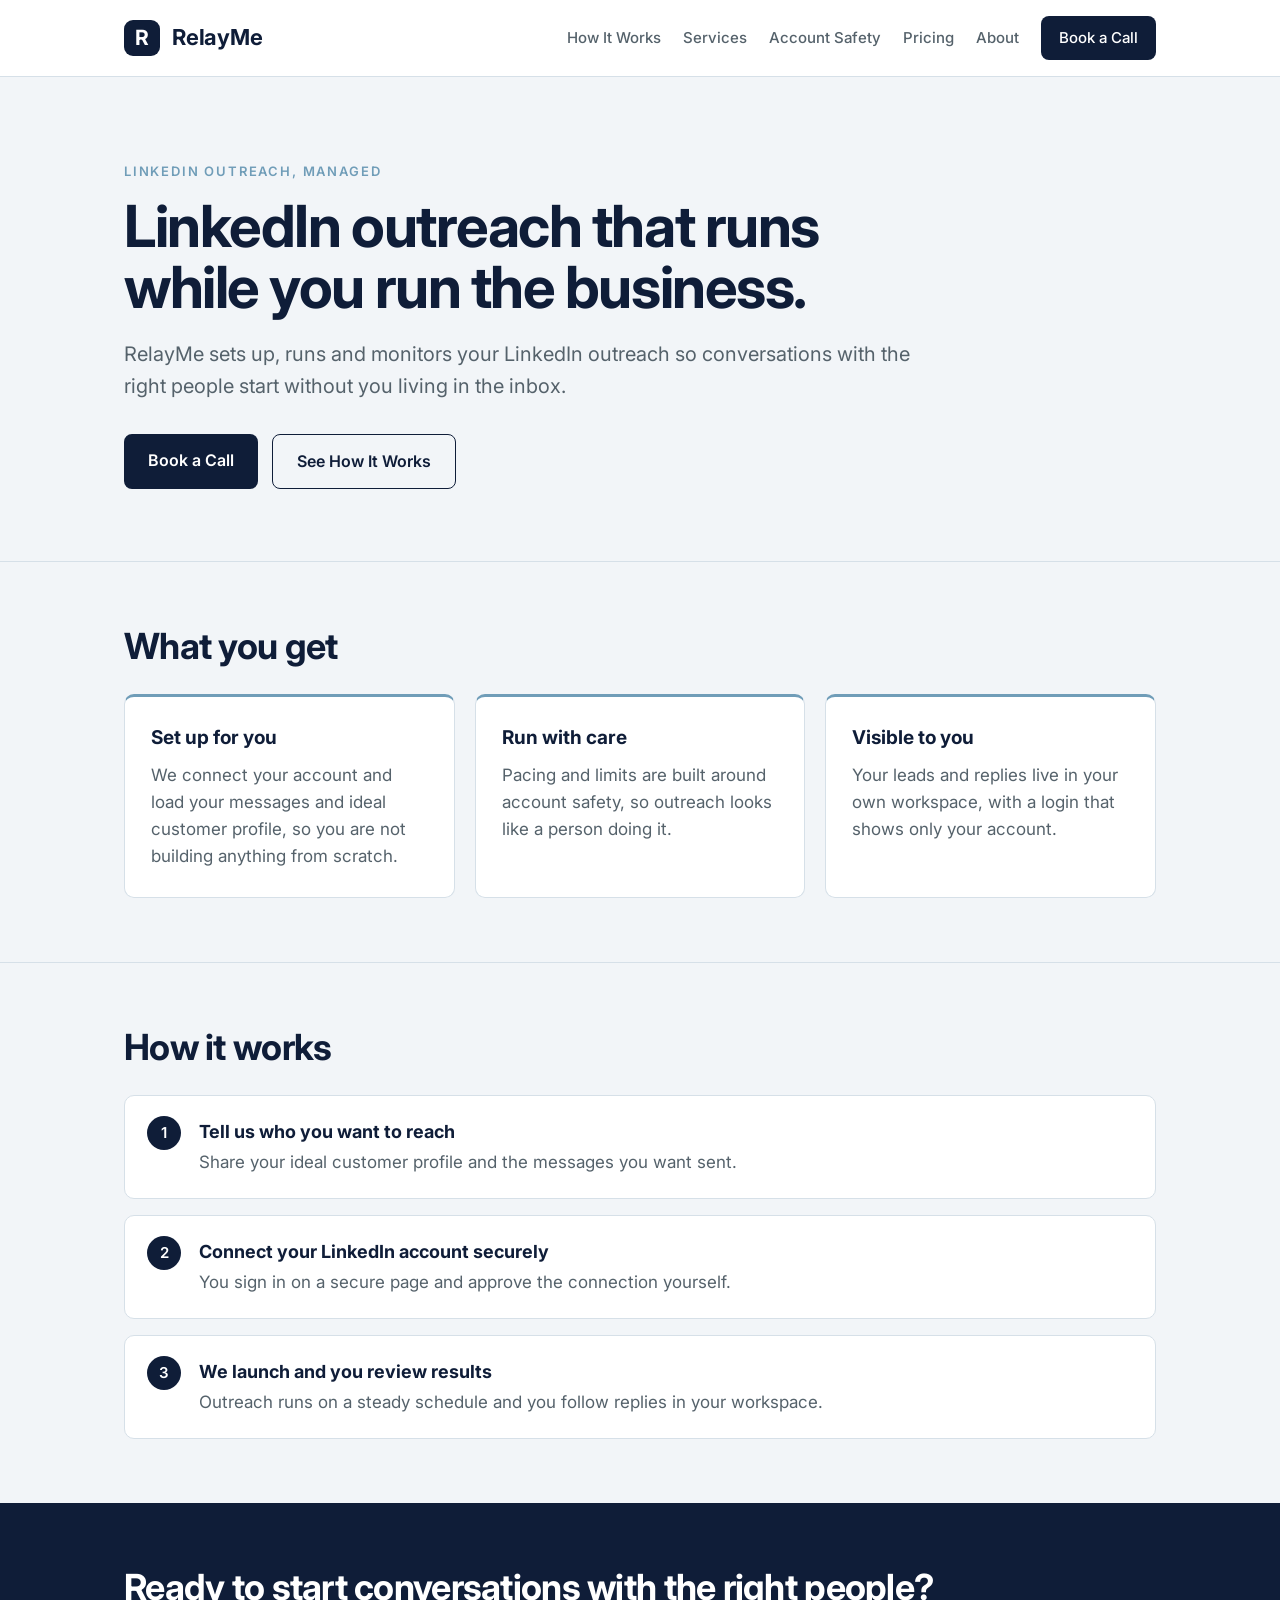
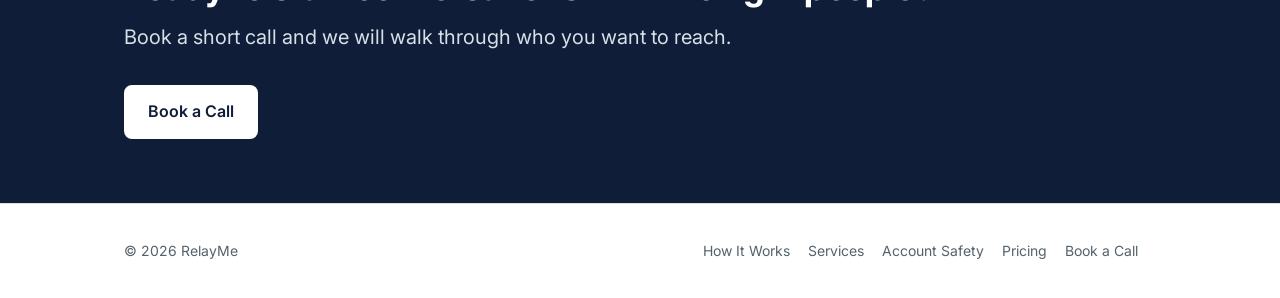
==== index.html @ 41f08850 "Add first draft of the RelayMe static site Home, How It Works, Services, Account Safety, Pricing, Ab" ====
<!doctype html>
<html lang="en"><head><meta charset="utf-8"><meta name="viewport" content="width=device-width,initial-scale=1">
<title>RelayMe | LinkedIn outreach, managed</title><meta name="description" content="RelayMe sets up, runs and monitors your LinkedIn outreach.">
<meta name="robots" content="noindex, nofollow, noarchive">
<link rel="icon" href="favicon.svg" type="image/svg+xml">
<link rel="preconnect" href="https://fonts.googleapis.com"><link rel="preconnect" href="https://fonts.gstatic.com" crossorigin>
<link href="https://fonts.googleapis.com/css2?family=Inter:wght@400;500;600;700&display=swap" rel="stylesheet">
<link rel="stylesheet" href="styles.css"></head><body>
<header class="site"><div class="wrap"><a class="brand" href="index.html"><span class="tile" aria-hidden="true">R</span>RelayMe</a>
<nav class="main" aria-label="Main"><a href="how-it-works.html">How It Works</a><a href="services.html">Services</a><a href="account-safety.html">Account Safety</a><a href="pricing.html">Pricing</a><a href="about.html">About</a><a class="btn" href="book.html">Book a Call</a></nav></div></header>
<main>
<section class="hero"><div class="wrap"><p class="eyebrow">LinkedIn outreach, managed</p><h1>LinkedIn outreach that runs while you run the business.</h1>
<p class="lede">RelayMe sets up, runs and monitors your LinkedIn outreach so conversations with the right people start without you living in the inbox.</p>
<div class="cta-row"><a class="btn" href="book.html">Book a Call</a><a class="btn alt" href="how-it-works.html">See How It Works</a></div></div></section>
<section class="block"><div class="wrap"><h2>What you get</h2><div class="grid">
<div class="card"><h3>Set up for you</h3><p>We connect your account and load your messages and ideal customer profile, so you are not building anything from scratch.</p></div>
<div class="card"><h3>Run with care</h3><p>Pacing and limits are built around account safety, so outreach looks like a person doing it.</p></div>
<div class="card"><h3>Visible to you</h3><p>Your leads and replies live in your own workspace, with a login that shows only your account.</p></div></div></div></section>
<section class="block"><div class="wrap"><h2>How it works</h2><ol class="steps">
<li><strong>Tell us who you want to reach</strong><span>Share your ideal customer profile and the messages you want sent.</span></li>
<li><strong>Connect your LinkedIn account securely</strong><span>You sign in on a secure page and approve the connection yourself.</span></li>
<li><strong>We launch and you review results</strong><span>Outreach runs on a steady schedule and you follow replies in your workspace.</span></li></ol></div></section>
<section class="band"><div class="wrap"><h2>Ready to start conversations with the right people?</h2><p class="lede">Book a short call and we will walk through who you want to reach.</p><a class="btn" href="book.html">Book a Call</a></div></section></main>
<footer class="site"><div class="wrap"><div>&copy; 2026 RelayMe</div><div><a href="how-it-works.html">How It Works</a><a href="services.html">Services</a><a href="account-safety.html">Account Safety</a><a href="pricing.html">Pricing</a><a href="book.html">Book a Call</a></div></div></footer>
</body></html>
---- styles.css ----
:root{--navy:#0F1D38;--steel:#709DB8;--mist:#D6E0E8;--paper:#F2F5F8;--ink:#0F1D38;--muted:#55626B;--rule:#D6E0E8;--chip:#E3EBF1;--action-hover:#1D3159;--focus:rgba(112,157,184,.45)}
*{box-sizing:border-box}html{-webkit-text-size-adjust:100%;scroll-behavior:smooth}
body{margin:0;background:var(--paper);color:var(--ink);font:400 17px/1.6 Inter,system-ui,-apple-system,"Segoe UI",sans-serif}
a{color:inherit}.wrap{max-width:1080px;margin:0 auto;padding:0 24px}
header.site{background:#fff;border-bottom:1px solid var(--rule)}
header.site .wrap{display:flex;align-items:center;justify-content:space-between;gap:24px;padding-top:16px;padding-bottom:16px;flex-wrap:wrap}
.brand{display:flex;align-items:center;gap:12px;text-decoration:none;font-weight:700;font-size:22px;letter-spacing:-.01em}
.tile{width:36px;height:36px;border-radius:9px;background:var(--navy);color:#fff;display:grid;place-items:center;font-weight:700;font-size:21px}
nav.main{display:flex;gap:22px;align-items:center;flex-wrap:wrap}
nav.main a{text-decoration:none;font-size:15px;font-weight:500;color:var(--muted)}
nav.main a:hover,nav.main a[aria-current]{color:var(--navy)}
.btn{display:inline-block;background:var(--navy);color:#fff!important;text-decoration:none;font-weight:600;font-size:16px;padding:14px 24px;border-radius:8px;border:0;cursor:pointer}
.btn:hover{background:var(--action-hover)}.btn:focus-visible,a:focus-visible{outline:3px solid var(--focus);outline-offset:3px}
.btn.alt{background:transparent;color:var(--navy)!important;border:1.5px solid var(--navy)}.btn.alt:hover{background:var(--chip)}
nav.main .btn{padding:10px 18px;font-size:15px;color:#fff}
.hero{padding:84px 0 72px}.eyebrow{font-size:13px;font-weight:600;letter-spacing:.14em;text-transform:uppercase;color:var(--steel);margin:0 0 14px}
h1{font-size:clamp(36px,5.5vw,58px);line-height:1.05;letter-spacing:-.025em;margin:0 0 20px;font-weight:700;max-width:18em;text-wrap:balance}
h2{font-size:clamp(26px,3.4vw,36px);line-height:1.12;letter-spacing:-.02em;margin:0 0 14px;font-weight:700}h3{font-size:19px;margin:0 0 8px}
.lede{font-size:20px;color:var(--muted);max-width:40em;margin:0 0 32px}.cta-row{display:flex;gap:14px;flex-wrap:wrap}
section.block{padding:64px 0;border-top:1px solid var(--rule)}section.band{background:var(--navy);color:#fff;padding:64px 0}
section.band .lede{color:var(--mist)}section.band .btn{background:#fff;color:var(--navy)!important}section.band .btn:hover{background:var(--mist)}
.grid{display:grid;gap:20px;grid-template-columns:repeat(auto-fit,minmax(260px,1fr));margin-top:28px}
.card{background:#fff;border:1px solid var(--rule);border-top:3px solid var(--steel);border-radius:10px;padding:26px}.card p{margin:0;color:var(--muted)}
.steps{counter-reset:s;list-style:none;margin:28px 0 0;padding:0;display:grid;gap:16px}
.steps li{counter-increment:s;background:#fff;border:1px solid var(--rule);border-radius:10px;padding:22px 24px 22px 74px;position:relative}
.steps li:before{content:counter(s);position:absolute;left:22px;top:20px;width:34px;height:34px;border-radius:50%;background:var(--navy);color:#fff;display:grid;place-items:center;font-weight:600;font-size:15px}
.steps strong{display:block;font-size:18px;margin-bottom:2px}.steps span{color:var(--muted)}
.price{font-size:44px;font-weight:700;letter-spacing:-.02em;margin:6px 0 2px}.price small{font-size:17px;font-weight:500;color:var(--muted);letter-spacing:0}
.card.plan{display:flex;flex-direction:column;gap:6px}.card.plan .btn{margin-top:18px;text-align:center}
.note{font-size:14px;color:var(--muted);margin-top:22px}.prose{max-width:46em}.prose p{color:var(--muted)}.prose h2{margin-top:40px}
footer.site{background:#fff;border-top:1px solid var(--rule);padding:36px 0;margin-top:0;font-size:14px;color:var(--muted)}
footer.site .wrap{display:flex;justify-content:space-between;gap:20px;flex-wrap:wrap}footer.site a{text-decoration:none;margin-right:18px}
.embed{background:#fff;border:1px solid var(--rule);border-radius:10px;overflow:hidden;margin-top:24px}
@media (max-width:640px){.hero{padding:52px 0 44px}nav.main{gap:14px}}
@media (prefers-reduced-motion:reduce){html{scroll-behavior:auto}}
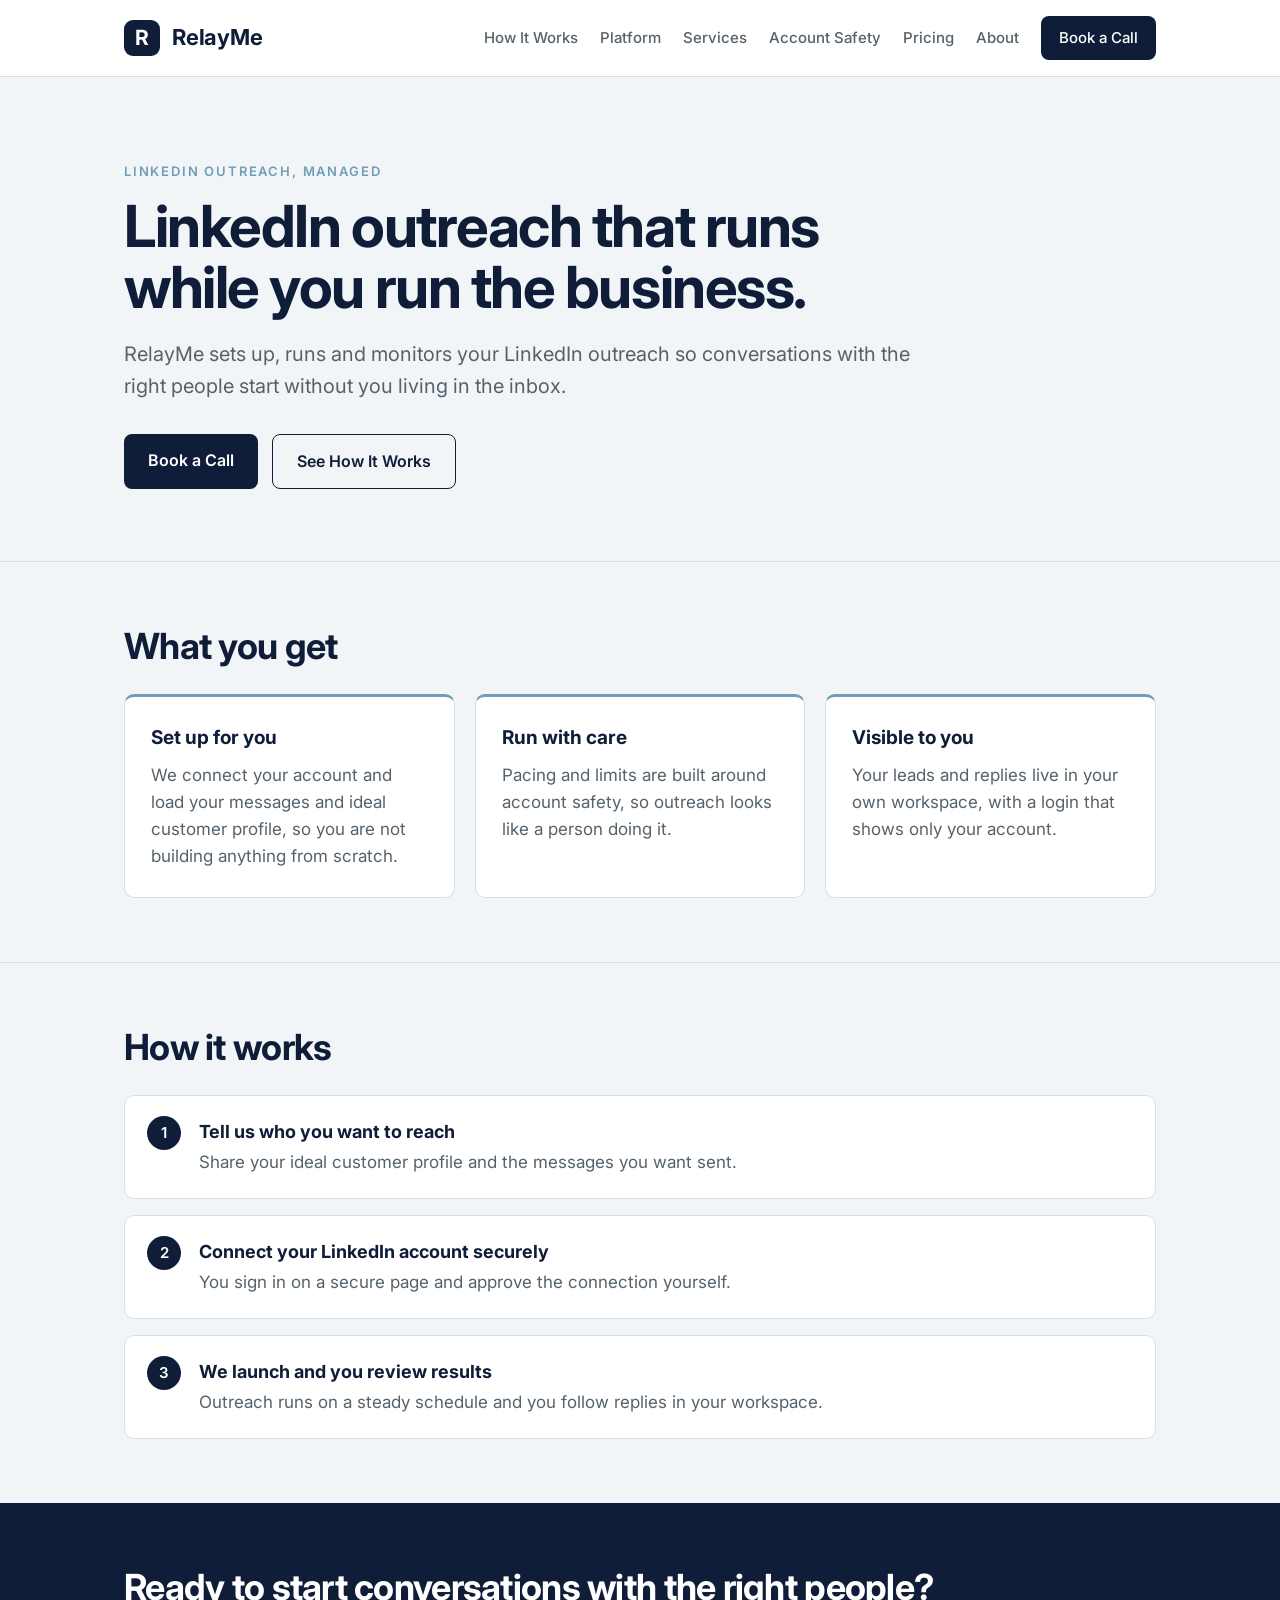
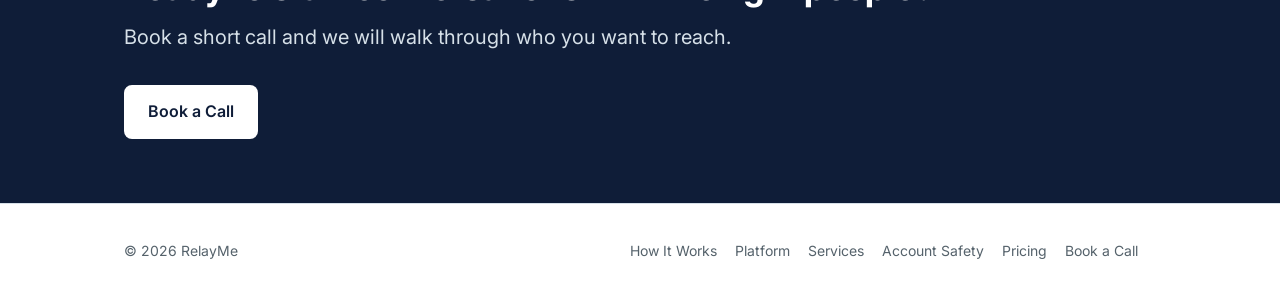
==== commit 7beb94e8: "Add Platform, Campaigns, Leads and Targeting pages Feature pages describe what the RelayMe app does " ====
--- a/index.html
+++ b/index.html
@@ -7,7 +7,7 @@
 <link href="https://fonts.googleapis.com/css2?family=Inter:wght@400;500;600;700&display=swap" rel="stylesheet">
 <link rel="stylesheet" href="styles.css"></head><body>
 <header class="site"><div class="wrap"><a class="brand" href="index.html"><span class="tile" aria-hidden="true">R</span>RelayMe</a>
-<nav class="main" aria-label="Main"><a href="how-it-works.html">How It Works</a><a href="services.html">Services</a><a href="account-safety.html">Account Safety</a><a href="pricing.html">Pricing</a><a href="about.html">About</a><a class="btn" href="book.html">Book a Call</a></nav></div></header>
+<nav class="main" aria-label="Main"><a href="how-it-works.html">How It Works</a><a href="platform.html">Platform</a><a href="services.html">Services</a><a href="account-safety.html">Account Safety</a><a href="pricing.html">Pricing</a><a href="about.html">About</a><a class="btn" href="book.html">Book a Call</a></nav></div></header>
 <main>
 <section class="hero"><div class="wrap"><p class="eyebrow">LinkedIn outreach, managed</p><h1>LinkedIn outreach that runs while you run the business.</h1>
 <p class="lede">RelayMe sets up, runs and monitors your LinkedIn outreach so conversations with the right people start without you living in the inbox.</p>
@@ -21,5 +21,5 @@
 <li><strong>Connect your LinkedIn account securely</strong><span>You sign in on a secure page and approve the connection yourself.</span></li>
 <li><strong>We launch and you review results</strong><span>Outreach runs on a steady schedule and you follow replies in your workspace.</span></li></ol></div></section>
 <section class="band"><div class="wrap"><h2>Ready to start conversations with the right people?</h2><p class="lede">Book a short call and we will walk through who you want to reach.</p><a class="btn" href="book.html">Book a Call</a></div></section></main>
-<footer class="site"><div class="wrap"><div>&copy; 2026 RelayMe</div><div><a href="how-it-works.html">How It Works</a><a href="services.html">Services</a><a href="account-safety.html">Account Safety</a><a href="pricing.html">Pricing</a><a href="book.html">Book a Call</a></div></div></footer>
+<footer class="site"><div class="wrap"><div>&copy; 2026 RelayMe</div><div><a href="how-it-works.html">How It Works</a><a href="platform.html">Platform</a><a href="services.html">Services</a><a href="account-safety.html">Account Safety</a><a href="pricing.html">Pricing</a><a href="book.html">Book a Call</a></div></div></footer>
 </body></html>
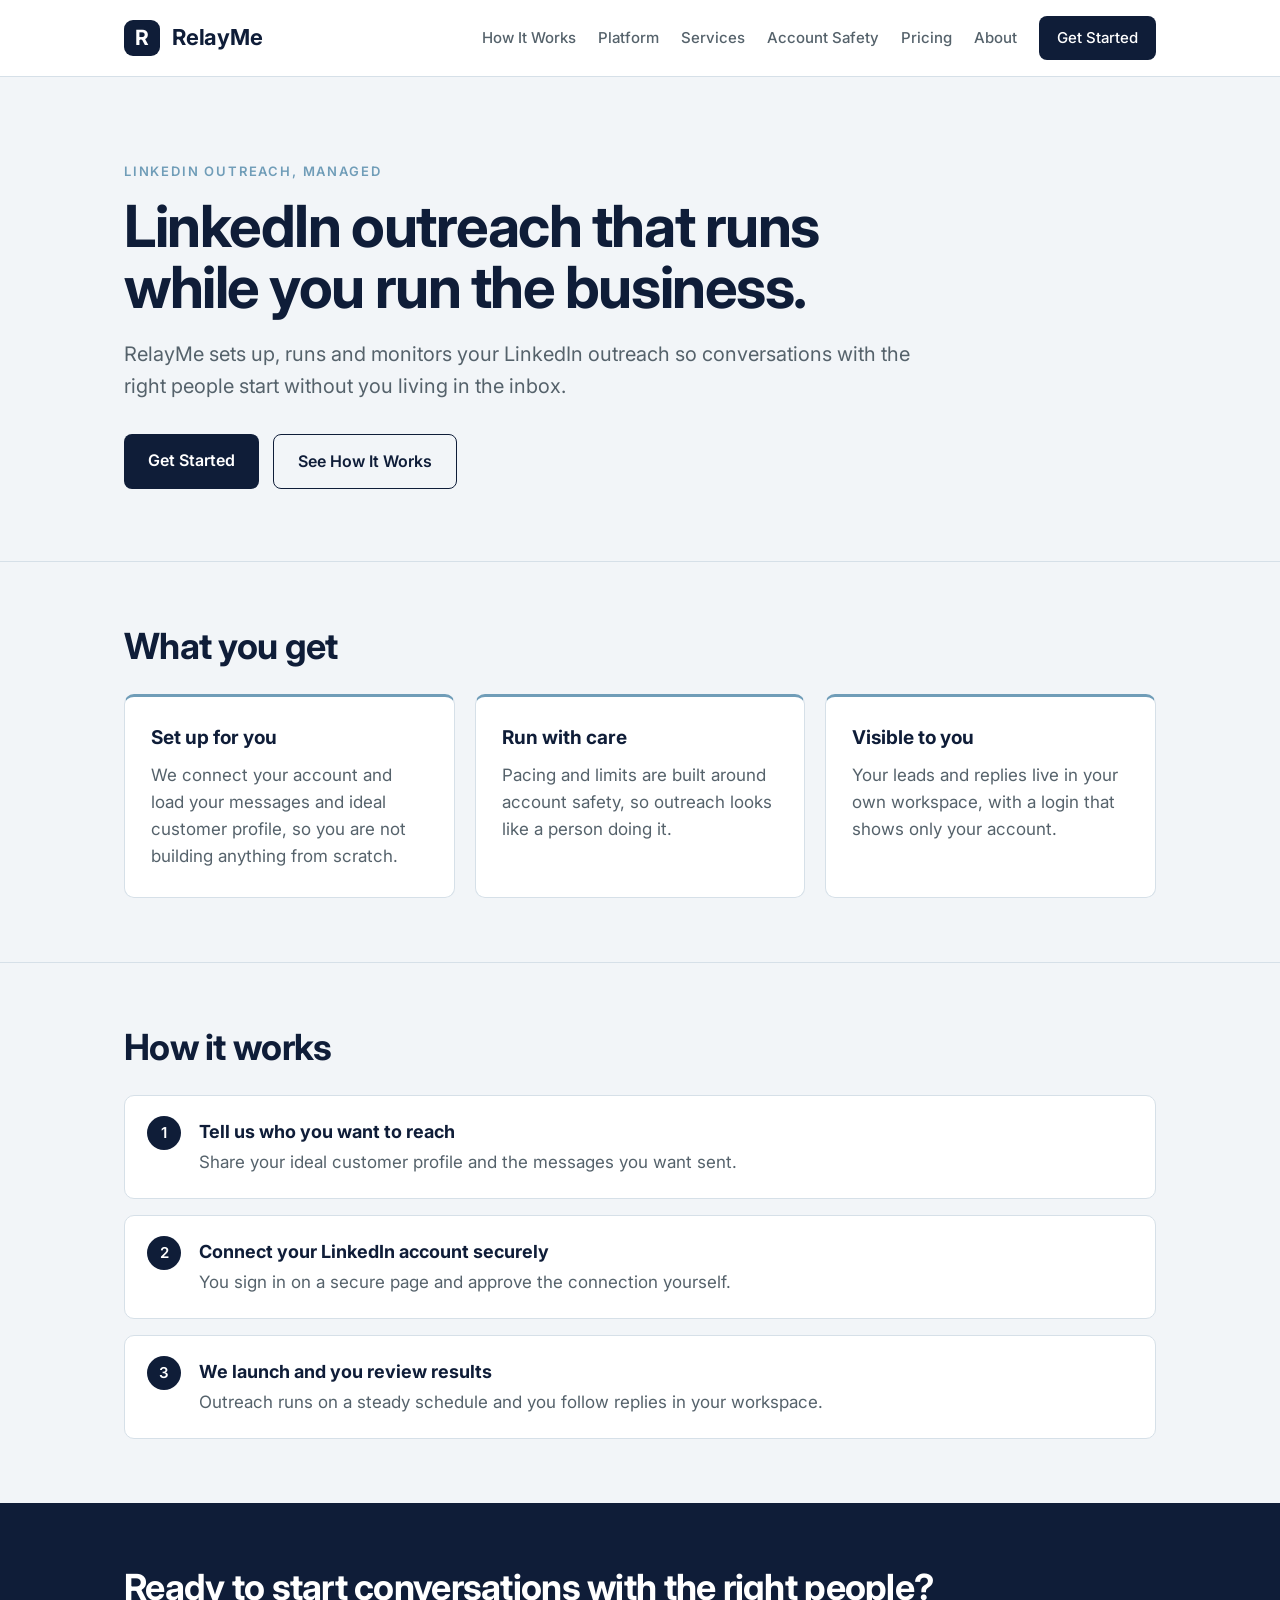
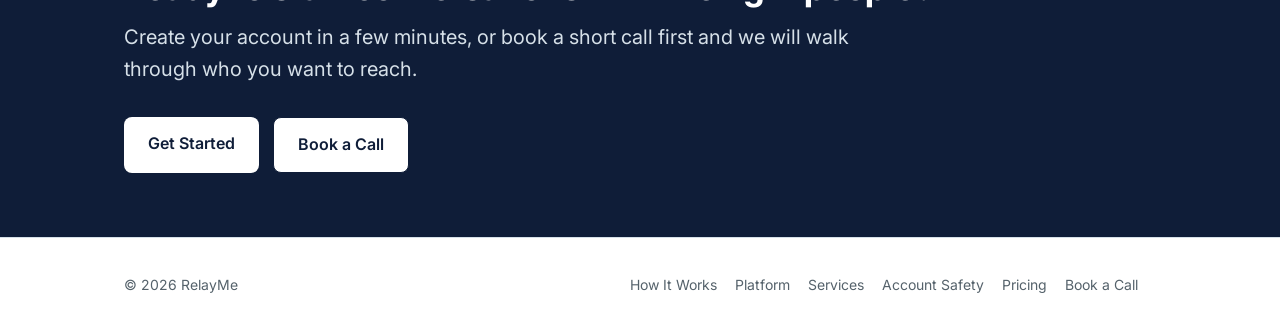
==== commit 6f0dbe88: "Host the signup form on the site itself and add Get Started buttons start.html is now the real onboa" ====
--- a/index.html
+++ b/index.html
@@ -7,11 +7,11 @@
 <link href="https://fonts.googleapis.com/css2?family=Inter:wght@400;500;600;700&display=swap" rel="stylesheet">
 <link rel="stylesheet" href="styles.css"></head><body>
 <header class="site"><div class="wrap"><a class="brand" href="index.html"><span class="tile" aria-hidden="true">R</span>RelayMe</a>
-<nav class="main" aria-label="Main"><a href="how-it-works.html">How It Works</a><a href="platform.html">Platform</a><a href="services.html">Services</a><a href="account-safety.html">Account Safety</a><a href="pricing.html">Pricing</a><a href="about.html">About</a><a class="btn" href="book.html">Book a Call</a></nav></div></header>
+<nav class="main" aria-label="Main"><a href="how-it-works.html">How It Works</a><a href="platform.html">Platform</a><a href="services.html">Services</a><a href="account-safety.html">Account Safety</a><a href="pricing.html">Pricing</a><a href="about.html">About</a><a class="btn" href="start.html">Get Started</a></nav></div></header>
 <main>
 <section class="hero"><div class="wrap"><p class="eyebrow">LinkedIn outreach, managed</p><h1>LinkedIn outreach that runs while you run the business.</h1>
 <p class="lede">RelayMe sets up, runs and monitors your LinkedIn outreach so conversations with the right people start without you living in the inbox.</p>
-<div class="cta-row"><a class="btn" href="book.html">Book a Call</a><a class="btn alt" href="how-it-works.html">See How It Works</a></div></div></section>
+<div class="cta-row"><a class="btn" href="start.html">Get Started</a><a class="btn alt" href="how-it-works.html">See How It Works</a></div></div></section>
 <section class="block"><div class="wrap"><h2>What you get</h2><div class="grid">
 <div class="card"><h3>Set up for you</h3><p>We connect your account and load your messages and ideal customer profile, so you are not building anything from scratch.</p></div>
 <div class="card"><h3>Run with care</h3><p>Pacing and limits are built around account safety, so outreach looks like a person doing it.</p></div>
@@ -20,6 +20,6 @@
 <li><strong>Tell us who you want to reach</strong><span>Share your ideal customer profile and the messages you want sent.</span></li>
 <li><strong>Connect your LinkedIn account securely</strong><span>You sign in on a secure page and approve the connection yourself.</span></li>
 <li><strong>We launch and you review results</strong><span>Outreach runs on a steady schedule and you follow replies in your workspace.</span></li></ol></div></section>
-<section class="band"><div class="wrap"><h2>Ready to start conversations with the right people?</h2><p class="lede">Book a short call and we will walk through who you want to reach.</p><a class="btn" href="book.html">Book a Call</a></div></section></main>
+<section class="band"><div class="wrap"><h2>Ready to start conversations with the right people?</h2><p class="lede">Create your account in a few minutes, or book a short call first and we will walk through who you want to reach.</p><div class="cta-row"><a class="btn" href="start.html">Get Started</a><a class="btn alt" href="book.html">Book a Call</a></div></div></section></main>
 <footer class="site"><div class="wrap"><div>&copy; 2026 RelayMe</div><div><a href="how-it-works.html">How It Works</a><a href="platform.html">Platform</a><a href="services.html">Services</a><a href="account-safety.html">Account Safety</a><a href="pricing.html">Pricing</a><a href="book.html">Book a Call</a></div></div></footer>
 </body></html>
--- a/styles.css
+++ b/styles.css
@@ -27,6 +27,7 @@
 .steps strong{display:block;font-size:18px;margin-bottom:2px}.steps span{color:var(--muted)}
 .price{font-size:44px;font-weight:700;letter-spacing:-.02em;margin:6px 0 2px}.price small{font-size:17px;font-weight:500;color:var(--muted);letter-spacing:0}
 .card.plan{display:flex;flex-direction:column;gap:6px}.card.plan .btn{margin-top:18px;text-align:center}
+.feat{list-style:none;margin:14px 0 0;padding:0;display:grid;gap:10px;color:var(--ink);flex:1}.feat li{padding-left:26px;position:relative;font-size:16px}.feat li:before{content:'';position:absolute;left:4px;top:.45em;width:7px;height:12px;border:solid var(--steel);border-width:0 2.5px 2.5px 0;transform:rotate(45deg) scale(.8)}
 .note{font-size:14px;color:var(--muted);margin-top:22px}.prose{max-width:46em}.prose p{color:var(--muted)}.prose h2{margin-top:40px}
 footer.site{background:#fff;border-top:1px solid var(--rule);padding:36px 0;margin-top:0;font-size:14px;color:var(--muted)}
 footer.site .wrap{display:flex;justify-content:space-between;gap:20px;flex-wrap:wrap}footer.site a{text-decoration:none;margin-right:18px}
